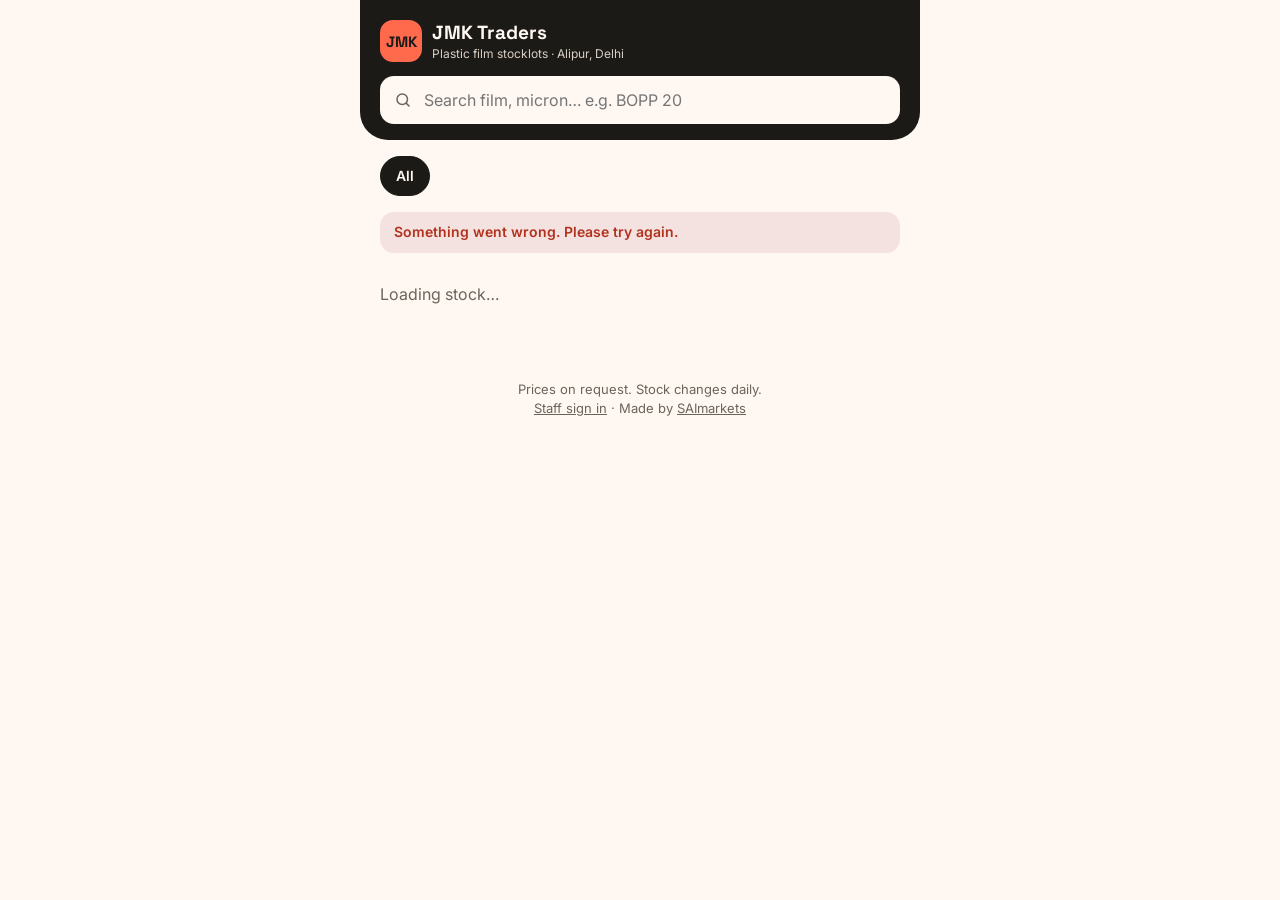
==== frontend/index.html @ 8e6b6932 "JMK Traders app v1 + AI employee (chat, voice, photo, WhatsApp bot ready) Stock page for buyers, sto" ====
<!doctype html>
<html lang="en">
<head>
<meta charset="utf-8">
<meta name="viewport" content="width=device-width,initial-scale=1,viewport-fit=cover">
<meta name="theme-color" content="#1B1A17">
<title>JMK Traders · Plastic film stock</title>
<meta name="description" content="JMK Traders, Alipur Delhi: plastic packaging film stocklots in stock now. BOPP, polyester, LDPE, CPP and more. Ask the price on WhatsApp.">
<link rel="manifest" href="manifest.json">
<link rel="icon" href="icon.svg" type="image/svg+xml">
<link rel="preconnect" href="https://fonts.googleapis.com">
<link rel="preconnect" href="https://fonts.gstatic.com" crossorigin>
<link href="https://fonts.googleapis.com/css2?family=Space+Grotesk:wght@500;700&family=Inter:wght@400;500;600;700&display=swap" rel="stylesheet">
<link rel="stylesheet" href="app.css">
</head>
<body>
<div id="app"><div class="empty">Loading stock…</div></div>
<noscript><div class="empty">Please turn on JavaScript to see JMK stock.</div></noscript>
<script type="module" src="app.js"></script>
</body>
</html>
---- frontend/app.css ----
:root{
  --bg:#FFF8F2;--card:#FFFFFF;--ink:#1B1A17;--muted:#6B645A;--line:#EFE6DC;--line2:#E5DACE;
  --coral:#FF6A4D;--mango:#F7A51C;--mint:#3DD68C;--wa:#25D366;--on-wa:#06301A;
  --good:#0B7A4C;--bad:#B2321E;--dark:#1B1A17;--on-dark:#FFF8F2;--dark-muted:#D9CFC4;
  --t1:#FFE0D6;--t2:#FFEBC2;--t3:#D6F5E5;--t4:#F1E8DD;
  --head:'Space Grotesk',system-ui,sans-serif;--body:Inter,system-ui,-apple-system,'Segoe UI',sans-serif;
  color-scheme:light;
}
@media (prefers-color-scheme:dark){:root{
  --bg:#14130F;--card:#1F1D18;--ink:#F6F0E8;--muted:#B9B0A3;--line:#2E2B24;--line2:#3A362E;
  --good:#5BE3A0;--bad:#FF9483;--dark:#2A2722;--on-dark:#F6F0E8;--dark-muted:#C9BFB2;
  --t1:#4A2A22;--t2:#4A3A1E;--t3:#1E4433;--t4:#3A3328;color-scheme:dark;
}}
*{box-sizing:border-box}
html,body{margin:0;background:var(--bg);color:var(--ink);font:400 16px/1.45 var(--body);-webkit-font-smoothing:antialiased}
button,input,select,textarea{font:inherit;color:inherit}
button{cursor:pointer}
a{color:var(--bad)}
.wrap{max-width:560px;margin:0 auto;min-height:100vh;min-height:100dvh;display:flex;flex-direction:column}
.pad{padding:18px 20px}
.stack{display:flex;flex-direction:column;gap:14px}
.row{display:flex;align-items:center;gap:10px}
.between{justify-content:space-between}
.grid2{display:grid;grid-template-columns:repeat(2,minmax(0,1fr));gap:10px}
.grid3{display:grid;grid-template-columns:repeat(3,minmax(0,1fr));gap:8px}
h1,h2,h3{font-family:var(--head);margin:0;letter-spacing:-.01em}
h1{font-size:24px}h2{font-size:20px}h3{font-size:17px}
.muted{color:var(--muted)}.small{font-size:13px}.tiny{font-size:12px}
.good{color:var(--good)}.bad{color:var(--bad)}
.b{font-weight:700}.num{font-variant-numeric:tabular-nums}
.card{background:var(--card);border:1.5px solid var(--line);border-radius:20px;padding:14px}
.dark{background:var(--dark);color:var(--on-dark);border-radius:24px;padding:18px}
.dark .muted{color:var(--dark-muted)}
.big{font-family:var(--head);font-weight:700;font-size:34px;line-height:1.1}
.mid{font-family:var(--head);font-weight:700;font-size:22px}

.btn{display:inline-flex;align-items:center;justify-content:center;gap:8px;min-height:52px;padding:0 18px;border:0;border-radius:16px;font-weight:700;font-size:16px;text-decoration:none;background:var(--coral);color:#1B1A17}
.btn.full{width:100%}
.btn.mango{background:var(--mango)}.btn.mint{background:var(--mint)}
.btn.wa{background:var(--wa);color:var(--on-wa)}
.btn.ghost{background:var(--card);color:var(--ink);border:1.5px solid var(--line2)}
.btn.sm{min-height:40px;padding:0 12px;font-size:14px;border-radius:12px}
.btn[disabled]{opacity:.5;pointer-events:none}
.icon{width:44px;height:44px;flex:none;border-radius:14px;border:1.5px solid var(--line);background:var(--card);display:inline-flex;align-items:center;justify-content:center;color:var(--ink);text-decoration:none}
.chip{flex:none;min-height:40px;padding:0 15px;border-radius:999px;border:1.5px solid var(--line2);background:var(--card);font-weight:600;font-size:14px}
.chip.on{background:var(--ink);color:var(--bg);border-color:var(--ink)}
.chips{display:flex;gap:8px;overflow-x:auto;scrollbar-width:none;padding-bottom:2px}.chips::-webkit-scrollbar{display:none}
.chips.wrapit{flex-wrap:wrap;overflow:visible}
.seg{display:grid;grid-auto-flow:column;grid-auto-columns:1fr;gap:6px;background:var(--card);border:1.5px solid var(--line);border-radius:16px;padding:5px}
.seg button{min-height:44px;border:0;border-radius:12px;background:transparent;font-weight:600;font-size:15px}
.seg button.on{background:var(--ink);color:var(--bg)}
.grade button.on{background:var(--mint);color:#1B1A17}

label.f{display:flex;flex-direction:column;gap:6px;font-size:13px;font-weight:600;color:var(--muted)}
.in{width:100%;min-width:0;min-height:50px;border-radius:14px;border:1.5px solid var(--line2);background:var(--card);padding:0 14px;font-size:17px;font-weight:600;color:var(--ink)}
.in:focus{outline:none;border-color:var(--ink)}
.in.big{font-size:22px;text-align:center}
.stepper{display:flex;gap:10px}.stepper .in{flex:1}
.stepper button{width:52px;min-height:52px;border-radius:16px;border:1.5px solid var(--line2);background:var(--card);font-size:22px;font-weight:700}

.top{display:flex;align-items:center;gap:12px;padding:16px 20px 4px}
.top h1{flex:1}
.hero{background:var(--dark);color:var(--on-dark);border-radius:0 0 28px 28px;padding:20px 20px 16px;display:flex;flex-direction:column;gap:14px}
.logo{width:42px;height:42px;flex:none;border-radius:13px;background:var(--coral);color:#1B1A17;display:flex;align-items:center;justify-content:center;font:700 15px var(--head);border:0}
.search{display:flex;align-items:center;gap:10px;background:#FFF8F2;color:#1B1A17;border-radius:14px;padding:0 14px;min-height:48px}
.search input{border:0;background:transparent;flex:1;min-width:0;outline:none;font-size:16px;color:#1B1A17}
.icon.onhero{background:#2A2823;border-color:#2A2823;color:#FFF8F2}

.item{display:flex;gap:12px;padding:12px;background:var(--card);border:1.5px solid var(--line);border-radius:20px}
.thumb{width:88px;height:88px;flex:none;border-radius:14px;object-fit:cover;background:var(--t1);display:flex;align-items:center;justify-content:center;font:700 20px var(--head);color:var(--muted)}
.item .grow{flex:1;min-width:0;display:flex;flex-direction:column;gap:3px}
.item.picked{border-color:var(--coral);box-shadow:0 0 0 2px var(--coral) inset}
.list{display:flex;flex-direction:column;gap:12px}
.tile{min-height:92px;border-radius:22px;border:0;display:flex;flex-direction:column;justify-content:space-between;align-items:flex-start;padding:14px;font-weight:700;font-size:16px;text-decoration:none;color:#1B1A17}
.tile.c{background:var(--coral)}.tile.m{background:var(--mango)}.tile.g{background:var(--mint)}.tile.w{background:var(--card);border:1.5px solid var(--line);color:var(--ink)}
.line{display:flex;align-items:center;justify-content:space-between;gap:10px;padding:12px 14px;background:var(--card);border:1.5px solid var(--line);border-radius:16px}
.line .grow{flex:1;min-width:0;display:flex;flex-direction:column;gap:2px}
.line.undone{opacity:.55}.line.undone .b{text-decoration:line-through}
.avatar{width:40px;height:40px;flex:none;border-radius:12px;display:flex;align-items:center;justify-content:center;font-weight:700;background:var(--t2)}
.preview{border:1.5px dashed var(--mango);border-radius:20px;padding:14px 16px;background:var(--card);display:flex;flex-direction:column;gap:8px}
.photo{min-height:120px;border-radius:22px;border:2px dashed var(--mango);background:color-mix(in srgb,var(--mango) 14%,var(--bg));display:flex;flex-direction:column;align-items:center;justify-content:center;gap:6px;font-weight:700;padding:12px;text-align:center}
.photo img{max-height:160px;border-radius:14px}
.sticky{position:sticky;bottom:0;padding:12px 20px calc(14px + env(safe-area-inset-bottom));background:var(--bg);border-top:1.5px solid var(--line);margin-top:auto}
.pinpad{display:grid;grid-template-columns:repeat(3,minmax(0,1fr));gap:10px}
.pinpad button{min-height:62px;border-radius:18px;border:1.5px solid var(--line2);background:var(--card);font:700 24px var(--head)}
.dots{display:flex;gap:12px;justify-content:center}.dots i{width:14px;height:14px;border-radius:50%;border:2px solid var(--ink)}.dots i.on{background:var(--ink)}
.toast{position:fixed;left:50%;transform:translateX(-50%);top:calc(12px + env(safe-area-inset-top));max-width:calc(100% - 32px);background:var(--ink);color:var(--bg);padding:12px 16px;border-radius:14px;font-weight:600;font-size:14px;z-index:50;display:flex;gap:12px;align-items:center}
.toast button{background:transparent;border:0;color:var(--mango);font-weight:700}
.err{background:color-mix(in srgb,var(--bad) 14%,var(--card));color:var(--bad);border-radius:14px;padding:10px 14px;font-weight:600;font-size:14px}
.empty{text-align:center;padding:36px 16px;color:var(--muted)}
.foot{padding:26px 20px 30px;text-align:center;font-size:13px;color:var(--muted)}
.foot a{color:var(--muted)}
details summary{cursor:pointer;font-weight:600;color:var(--muted);font-size:14px;min-height:40px;display:flex;align-items:center}
@media (prefers-reduced-motion:reduce){*{transition:none!important;animation:none!important}}
.askbar{display:flex;align-items:center;gap:10px;min-height:56px;padding:0 16px;border-radius:18px;background:var(--card);border:2px solid var(--coral);color:var(--ink);text-decoration:none;font-weight:600}
.askbar svg{color:var(--bad);flex:none}
.bubble{max-width:86%;padding:10px 14px;border-radius:18px;white-space:pre-line;font-size:15px;line-height:1.45;position:relative}
.bubble.me{align-self:flex-end;background:var(--ink);color:var(--bg);border-bottom-right-radius:6px}
.bubble.bot{align-self:flex-start;background:var(--card);border:1.5px solid var(--line);border-bottom-left-radius:6px}
.bubble .via{display:block;font-size:11px;opacity:.7;margin-top:4px}
.icon.mic{background:var(--coral);border-color:var(--coral);color:#1B1A17}
.icon.mic.on{background:var(--bad);border-color:var(--bad);color:#fff;animation:pulse 1.2s infinite}
@keyframes pulse{50%{transform:scale(1.08)}}
.icon[disabled]{opacity:.5}
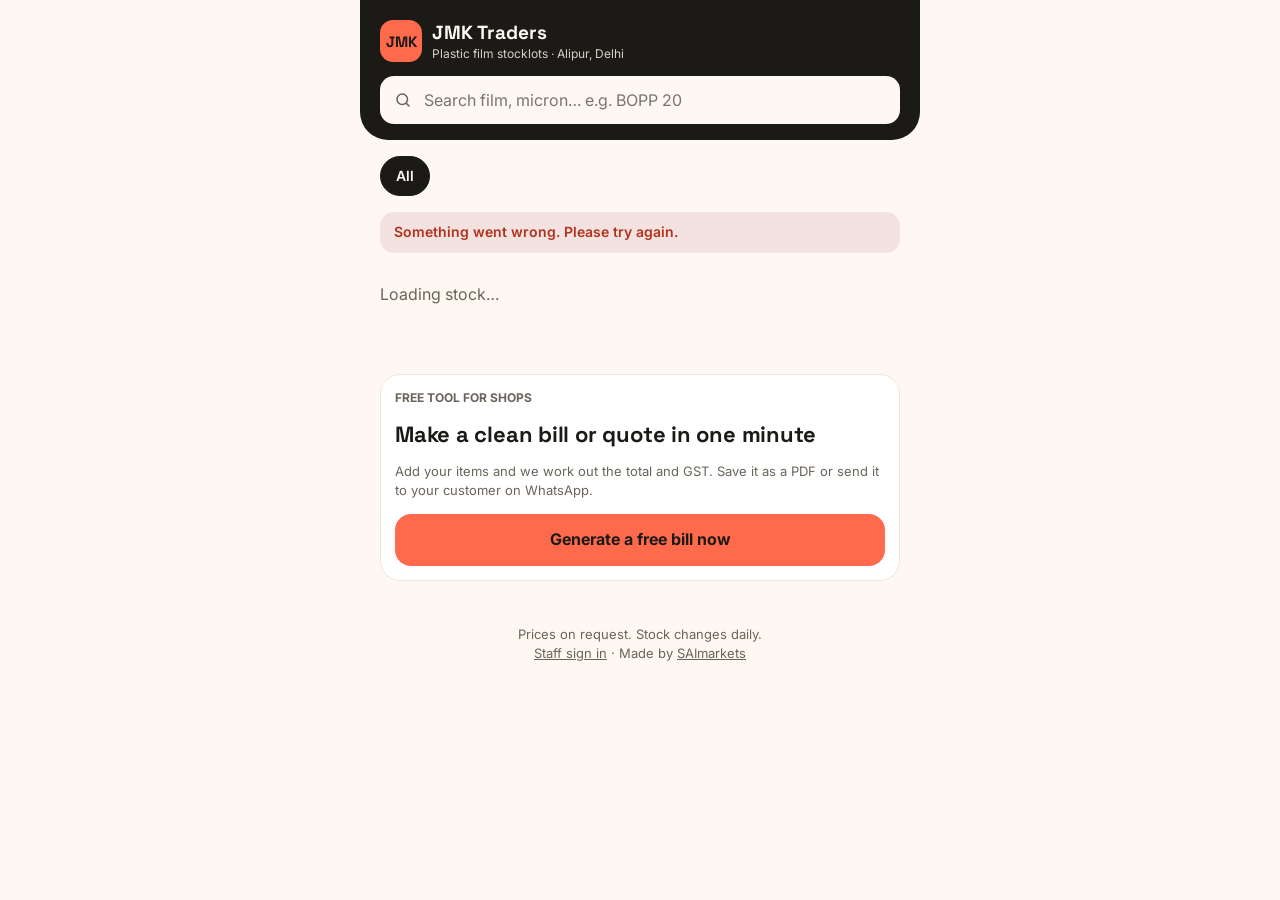
==== commit ebcf0687: "Add free bill maker and shared leads store Public bill/quote maker on the stock page and at #/bill, " ====
--- a/frontend/index.html
+++ b/frontend/index.html
@@ -15,6 +15,7 @@
 </head>
 <body>
 <div id="app"><div class="empty">Loading stock…</div></div>
+<div id="billPrint" aria-hidden="true"></div>
 <noscript><div class="empty">Please turn on JavaScript to see JMK stock.</div></noscript>
 <script type="module" src="app.js"></script>
 </body>
--- a/frontend/app.css
+++ b/frontend/app.css
@@ -102,3 +102,6 @@
 .icon.mic.on{background:var(--bad);border-color:var(--bad);color:#fff;animation:pulse 1.2s infinite}
 @keyframes pulse{50%{transform:scale(1.08)}}
 .icon[disabled]{opacity:.5}
+.billrow{display:grid;grid-template-columns:minmax(0,1fr) 64px 92px 40px;gap:6px;align-items:center}
+#billPrint{display:none}
+@media print{body>*:not(#billPrint){display:none!important}#billPrint{display:block;color:#000;background:#fff;font:14px/1.45 system-ui,sans-serif;padding:24px}#billPrint table{width:100%;border-collapse:collapse;margin-top:14px}#billPrint th,#billPrint td{border-bottom:1px solid #ccc;padding:6px 4px;text-align:left}#billPrint h1{margin:0 0 4px;font-size:22px}#billPrint h2{font-size:16px}}
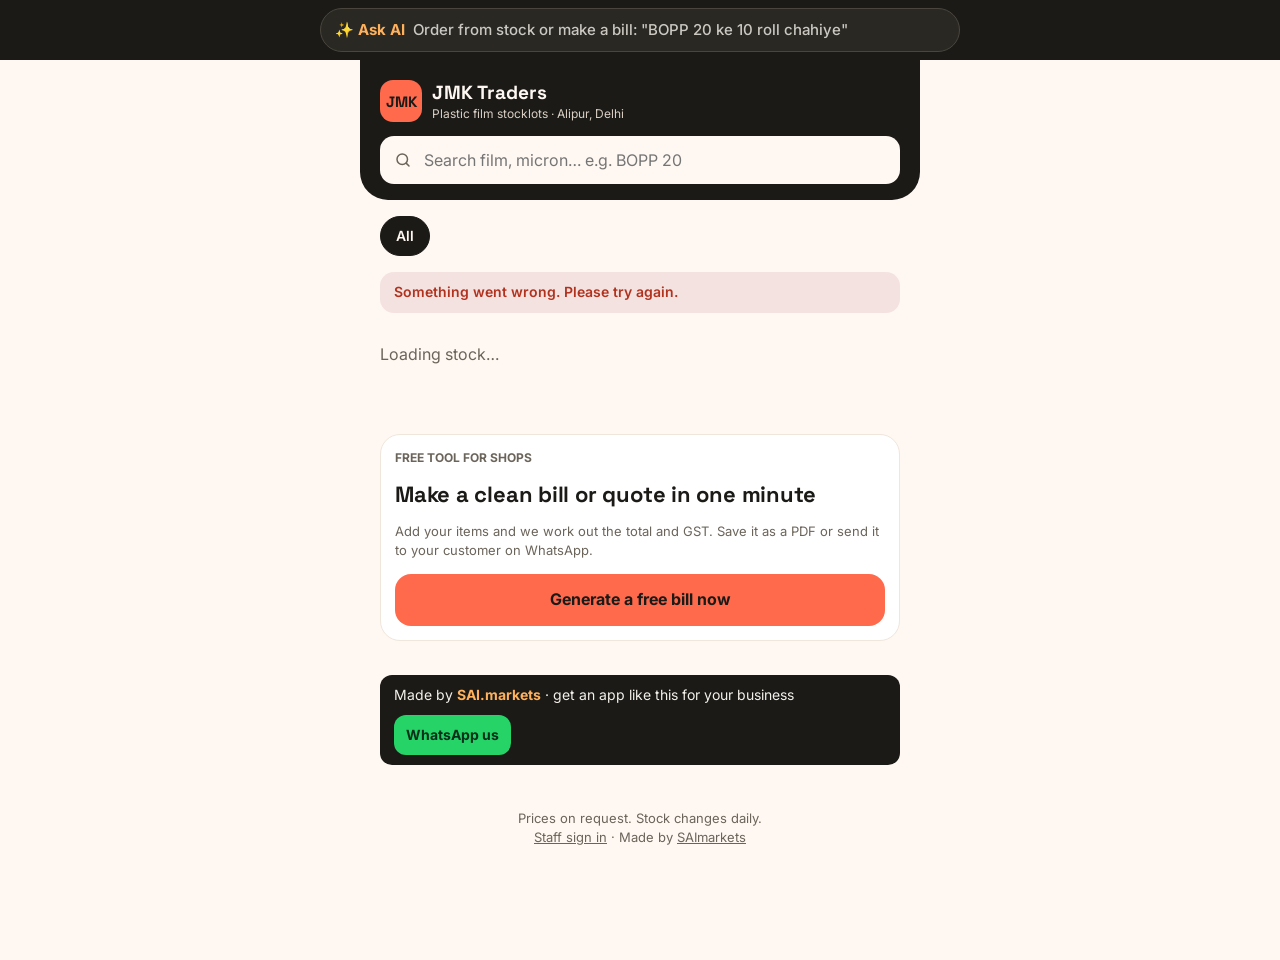
==== commit b1ca4fd4: "Customer AI chat box, usage tracking and sai.markets banner Chat bar at the top of the public stock " ====
--- a/frontend/index.html
+++ b/frontend/index.html
@@ -18,5 +18,6 @@
 <div id="billPrint" aria-hidden="true"></div>
 <noscript><div class="empty">Please turn on JavaScript to see JMK stock.</div></noscript>
 <script type="module" src="app.js"></script>
+<script src="chatbox.js" data-site="jmk" data-api="" data-bill="#/bill" data-shop="JMK Traders" data-show-hash="^(#/?)?(bill)?$" data-token-key="jmk_token" defer></script>
 </body>
 </html>
--- a/frontend/app.css
+++ b/frontend/app.css
@@ -105,3 +105,5 @@
 .billrow{display:grid;grid-template-columns:minmax(0,1fr) 64px 92px 40px;gap:6px;align-items:center}
 #billPrint{display:none}
 @media print{body>*:not(#billPrint){display:none!important}#billPrint{display:block;color:#000;background:#fff;font:14px/1.45 system-ui,sans-serif;padding:24px}#billPrint table{width:100%;border-collapse:collapse;margin-top:14px}#billPrint th,#billPrint td{border-bottom:1px solid #ccc;padding:6px 4px;text-align:left}#billPrint h1{margin:0 0 4px;font-size:22px}#billPrint h2{font-size:16px}}
+.saiban{display:flex;align-items:center;justify-content:space-between;gap:10px;flex-wrap:wrap;padding:10px 14px;border-radius:12px;background:#1B1A17;color:#f4f1ea;font-size:14px}
+.saiban a:not(.btn){color:#ffb25b;text-decoration:none}
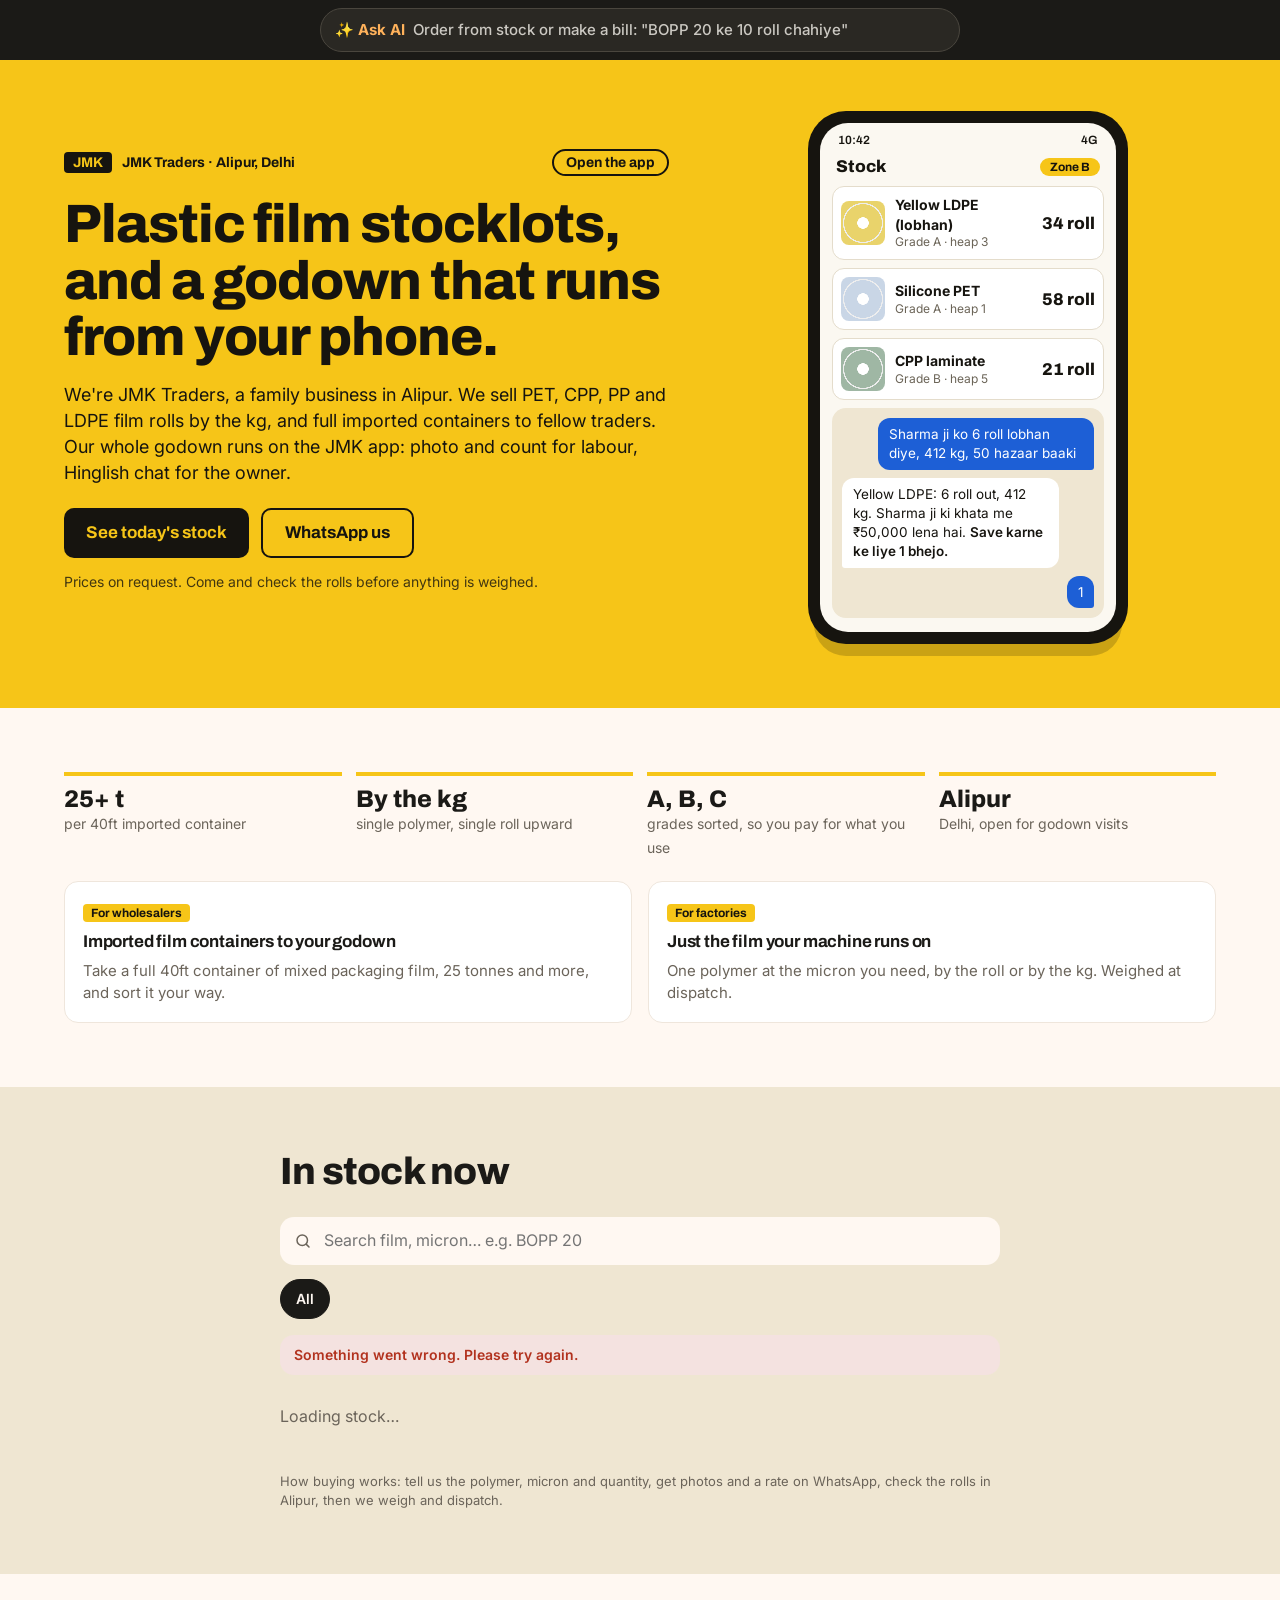
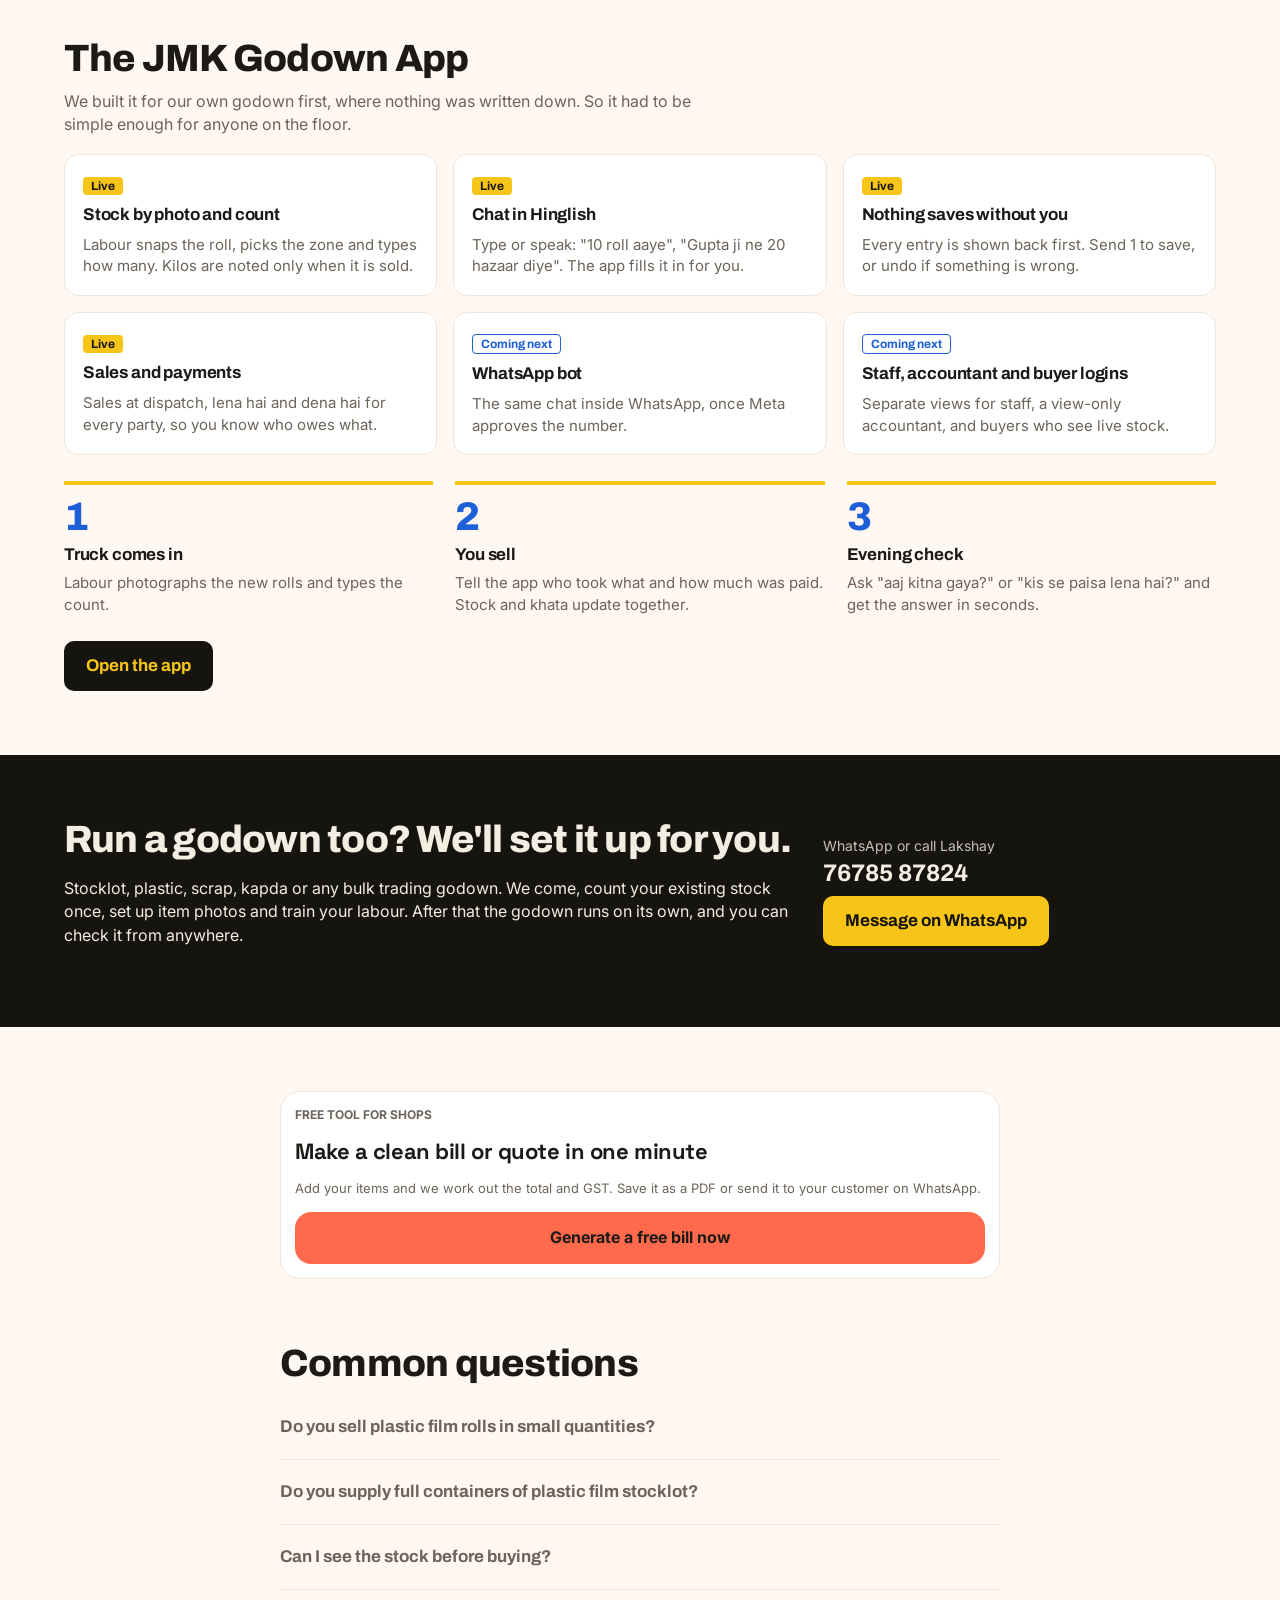
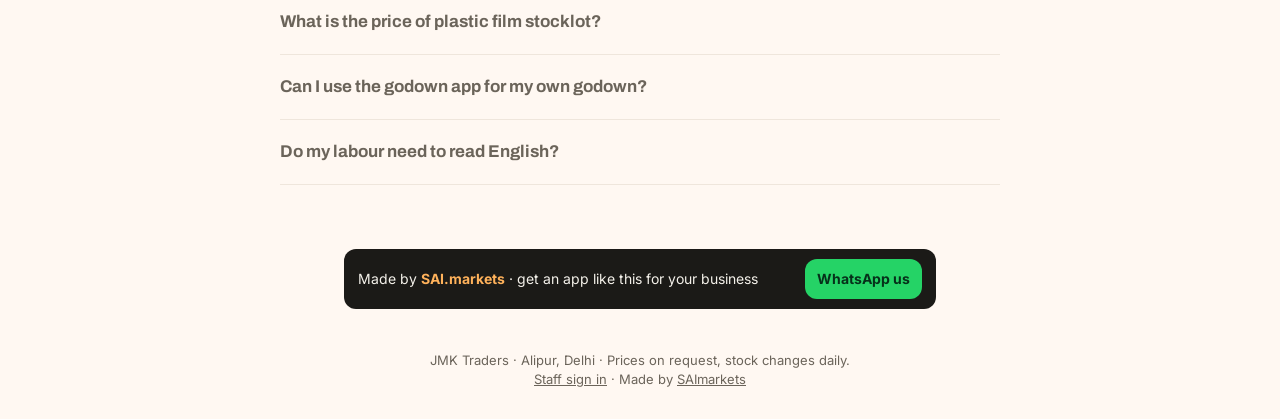
==== commit d477f6e0: "Merge stocklots page and app intro into one yellow front page jmk.sai.markets now opens on one page:" ====
--- a/frontend/index.html
+++ b/frontend/index.html
@@ -4,13 +4,13 @@
 <meta charset="utf-8">
 <meta name="viewport" content="width=device-width,initial-scale=1,viewport-fit=cover">
 <meta name="theme-color" content="#1B1A17">
-<title>JMK Traders · Plastic film stock</title>
+<title>JMK Traders · Plastic film stocklots and godown app</title>
 <meta name="description" content="JMK Traders, Alipur Delhi: plastic packaging film stocklots in stock now. BOPP, polyester, LDPE, CPP and more. Ask the price on WhatsApp.">
 <link rel="manifest" href="manifest.json">
 <link rel="icon" href="icon.svg" type="image/svg+xml">
 <link rel="preconnect" href="https://fonts.googleapis.com">
 <link rel="preconnect" href="https://fonts.gstatic.com" crossorigin>
-<link href="https://fonts.googleapis.com/css2?family=Space+Grotesk:wght@500;700&family=Inter:wght@400;500;600;700&display=swap" rel="stylesheet">
+<link href="https://fonts.googleapis.com/css2?family=Archivo:wght@700;800&family=Space+Grotesk:wght@500;700&family=Inter:wght@400;500;600;700&display=swap" rel="stylesheet">
 <link rel="stylesheet" href="app.css">
 </head>
 <body>
--- a/frontend/app.css
+++ b/frontend/app.css
@@ -107,3 +107,51 @@
 @media print{body>*:not(#billPrint){display:none!important}#billPrint{display:block;color:#000;background:#fff;font:14px/1.45 system-ui,sans-serif;padding:24px}#billPrint table{width:100%;border-collapse:collapse;margin-top:14px}#billPrint th,#billPrint td{border-bottom:1px solid #ccc;padding:6px 4px;text-align:left}#billPrint h1{margin:0 0 4px;font-size:22px}#billPrint h2{font-size:16px}}
 .saiban{display:flex;align-items:center;justify-content:space-between;gap:10px;flex-wrap:wrap;padding:10px 14px;border-radius:12px;background:#1B1A17;color:#f4f1ea;font-size:14px}
 .saiban a:not(.btn){color:#ffb25b;text-decoration:none}
+/* front page: yellow design */
+.fr{--yel:#f6c518;--yink:#16140f;--kraft:#efe6d2;--blue:#1d5fd6;min-height:100vh;display:flex;flex-direction:column}
+@media (prefers-color-scheme:dark){.fr{--kraft:#26221a;--blue:#6f9dff}}
+.fr h1,.fr h2,.fr h3,.fr-btn{font-family:Archivo,var(--head)}
+.fr-in{max-width:1180px;margin:0 auto;width:100%}
+.fr-narrow{max-width:720px}
+.fr-band{padding:clamp(32px,5vw,64px) max(5vw,16px)}
+.fr-hero{background:var(--yel);color:var(--yink);padding:calc(env(safe-area-inset-top) + clamp(24px,4vw,56px)) max(5vw,16px) clamp(32px,5vw,64px)}
+.fr-heroin{display:grid;grid-template-columns:minmax(0,1.1fr) minmax(0,.9fr);gap:clamp(24px,4vw,56px);align-items:center}
+.fr-hero h1{font-weight:800;font-size:clamp(32px,5vw,54px);line-height:1.05;letter-spacing:-.02em;margin:0 0 16px}
+.fr-lead{font-size:18px;max-width:36em;margin:0}
+.fr-brand{display:flex;flex-wrap:wrap;gap:10px;align-items:center;font:700 14px Archivo,var(--head);margin-bottom:20px}
+.fr-brand b{background:var(--yink);color:var(--yel);padding:3px 9px;border-radius:4px}
+.fr-open{margin-left:auto;color:var(--yink);border:2px solid var(--yink);border-radius:999px;padding:4px 12px;text-decoration:none}
+.fr-ctas{display:flex;flex-wrap:wrap;gap:12px;margin:22px 0 10px}
+.fr-btn{display:inline-flex;align-items:center;justify-content:center;min-height:50px;padding:0 22px;border-radius:10px;font-weight:700;font-size:17px;text-decoration:none;background:var(--yink);color:var(--yel);border:0}
+.fr-btn.alt{background:transparent;color:var(--yink);border:2px solid var(--yink)}
+.fr-small{font-size:14px;opacity:.8}
+.fr-phone{justify-self:center;width:min(320px,100%);background:#16140f;border-radius:38px;padding:12px;box-shadow:0 18px 0 -6px rgba(0,0,0,.18)}
+.fr-screen{background:#fbf8f1;color:#16140f;border-radius:28px;overflow:hidden;font-size:14px;line-height:1.4;padding-bottom:4px}
+.fr-bar{display:flex;justify-content:space-between;padding:10px 18px 6px;font:600 12px Archivo,sans-serif}
+.fr-ahead{padding:4px 16px 10px;display:flex;justify-content:space-between;align-items:center}
+.fr-ahead b{font:800 17px Archivo,sans-serif}.fr-ahead span{background:#f6c518;border-radius:20px;padding:2px 10px;font:700 12px Archivo,sans-serif}
+.fr-roll{display:grid;grid-template-columns:44px minmax(0,1fr) auto;gap:10px;align-items:center;background:#fff;border:1px solid #e4dccb;border-radius:12px;padding:8px;margin:0 12px 8px}
+.fr-roll small{display:block;color:#6b6457;font-size:12px}.fr-th{width:44px;height:44px;border-radius:8px}.fr-n{font:800 17px Archivo,sans-serif;white-space:nowrap}
+.fr-chat{margin:6px 12px 10px;padding:10px;background:#efe6d2;border-radius:14px;display:grid;gap:8px}
+.fr-me,.fr-ai{max-width:86%;padding:7px 11px;border-radius:12px;font-size:13.5px}
+.fr-me{justify-self:end;background:#1d5fd6;color:#fff;border-bottom-right-radius:3px}.fr-ai{background:#fff;border-bottom-left-radius:3px}.fr-ai em{font-style:normal;font-weight:600}
+.fr-facts{display:grid;grid-template-columns:repeat(4,minmax(0,1fr));gap:14px;margin-bottom:22px}
+.fr-fact{border-top:4px solid var(--yel);padding-top:10px}.fr-fact b{display:block;font:800 24px Archivo,var(--head)}.fr-fact span{color:var(--muted);font-size:14px}
+.fr-who{display:grid;grid-template-columns:repeat(2,minmax(0,1fr));gap:16px}
+.fr-card{background:var(--card);border:1px solid var(--line);border-radius:14px;padding:18px}.fr-card p{color:var(--muted);margin:6px 0 0;font-size:15px}
+.fr-tag{display:inline-block;font:700 12px Archivo,var(--head);padding:2px 8px;border-radius:4px;margin-bottom:8px;background:var(--yel);color:var(--yink)}
+.fr-tag.next{background:transparent;color:var(--blue);border:1.5px solid var(--blue)}
+.fr-kraft{background:var(--kraft)}
+.fr h2{font-weight:800;font-size:clamp(26px,3.4vw,38px);line-height:1.1;letter-spacing:-.02em;margin:0 0 10px}
+.fr-sub{color:var(--muted);max-width:40em;margin:0 0 18px}
+.fr-grid3{display:grid;grid-template-columns:repeat(3,minmax(0,1fr));gap:16px}
+.fr-steps{display:grid;grid-template-columns:repeat(3,minmax(0,1fr));gap:22px;margin:26px 0}
+.fr-step{border-top:4px solid var(--yel);padding-top:12px}.fr-step p{color:var(--muted);font-size:15px;margin:4px 0 0}
+.fr-sn{display:block;font:800 40px/1 Archivo,var(--head);color:var(--blue);margin-bottom:6px}
+.fr-sell{background:var(--yink);color:#f3eee2}.fr-sell .fr-btn{background:var(--yel);color:var(--yink)}
+.fr-sellin{display:grid;grid-template-columns:minmax(0,1.3fr) minmax(0,.7fr);gap:28px;align-items:center}
+.fr-contact{font:700 24px Archivo,var(--head);margin:0 0 10px;white-space:nowrap}
+.fr-q{border-bottom:1px solid var(--line);padding:12px 0}.fr-q summary{font:700 17px Archivo,var(--head);cursor:pointer}.fr-q p{color:var(--muted);margin:8px 0 0}
+.fr-sticky{max-width:560px;width:100%;margin:0 auto}
+@media(max-width:860px){.fr-heroin,.fr-sellin{grid-template-columns:minmax(0,1fr)}.fr-grid3,.fr-facts{grid-template-columns:repeat(2,minmax(0,1fr))}}
+@media(max-width:600px){.fr-grid3,.fr-steps,.fr-who{grid-template-columns:minmax(0,1fr)}.fr-lead{font-size:16px}}
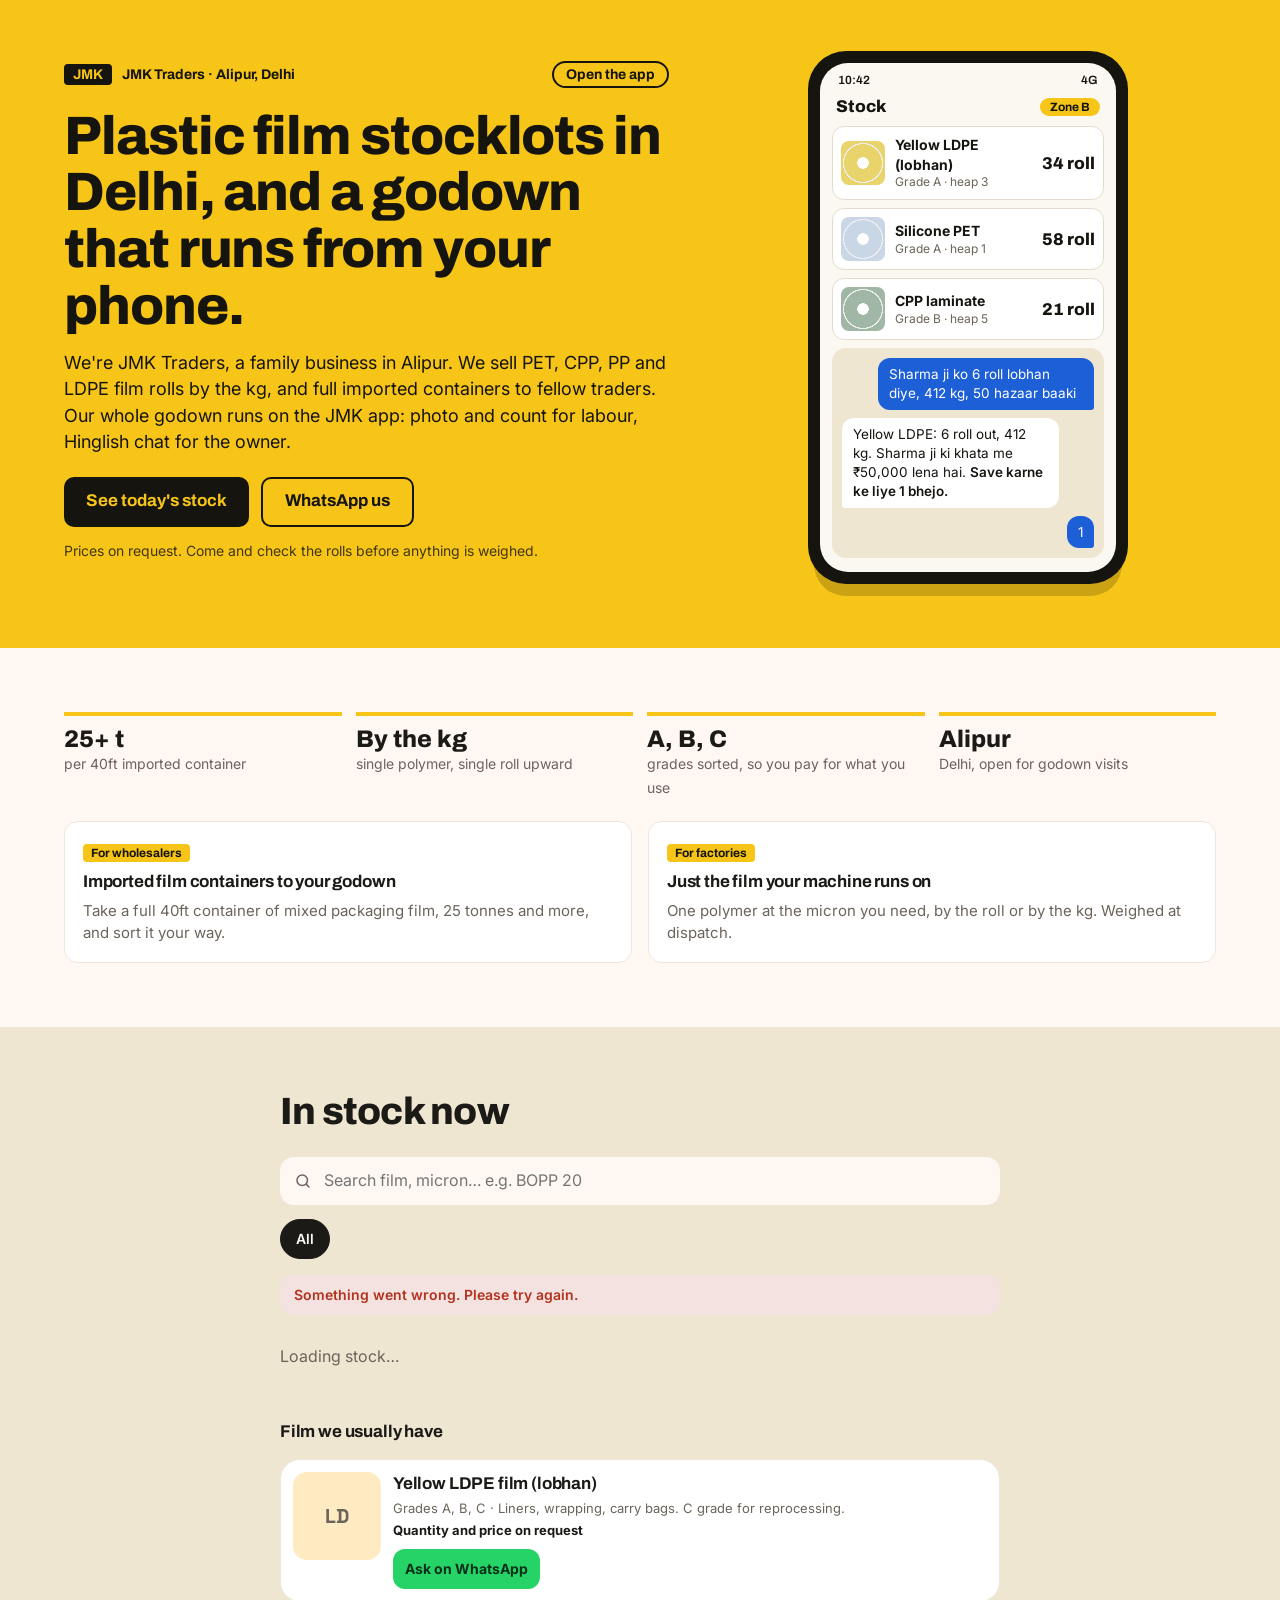
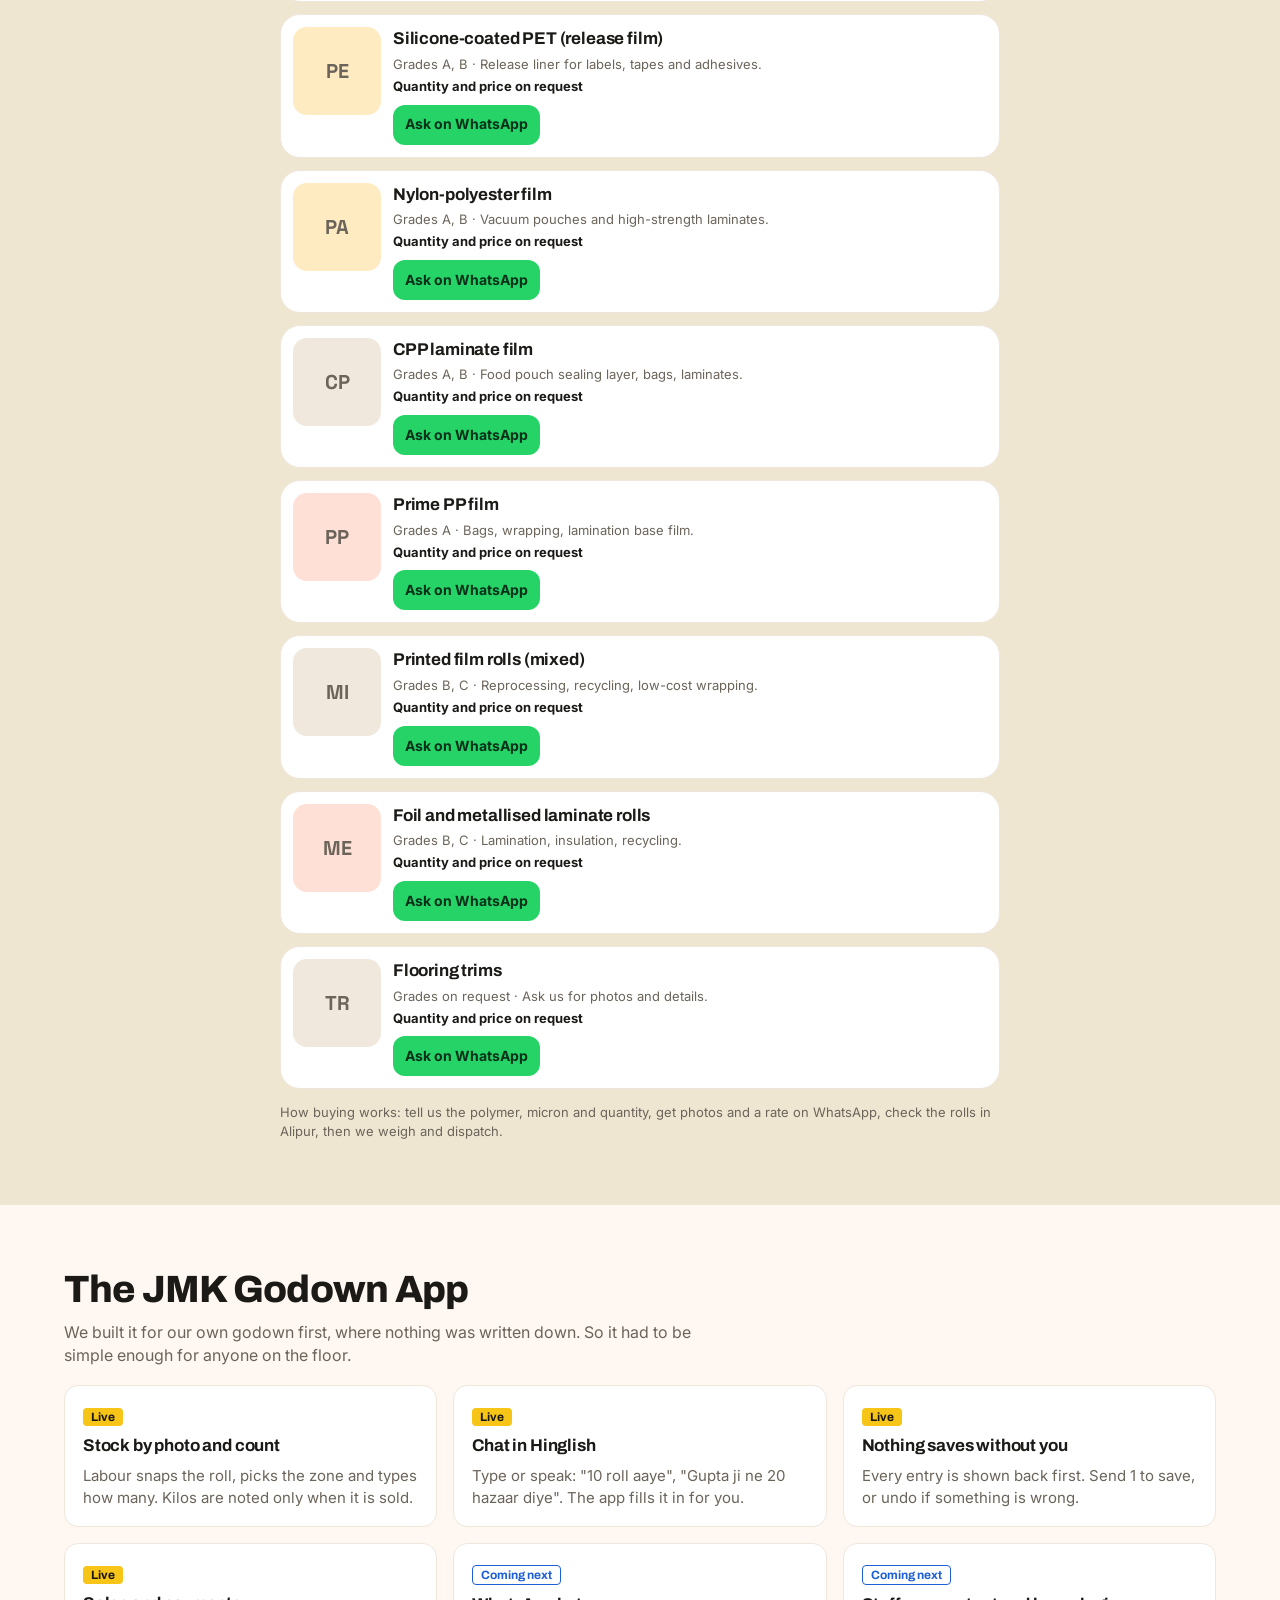
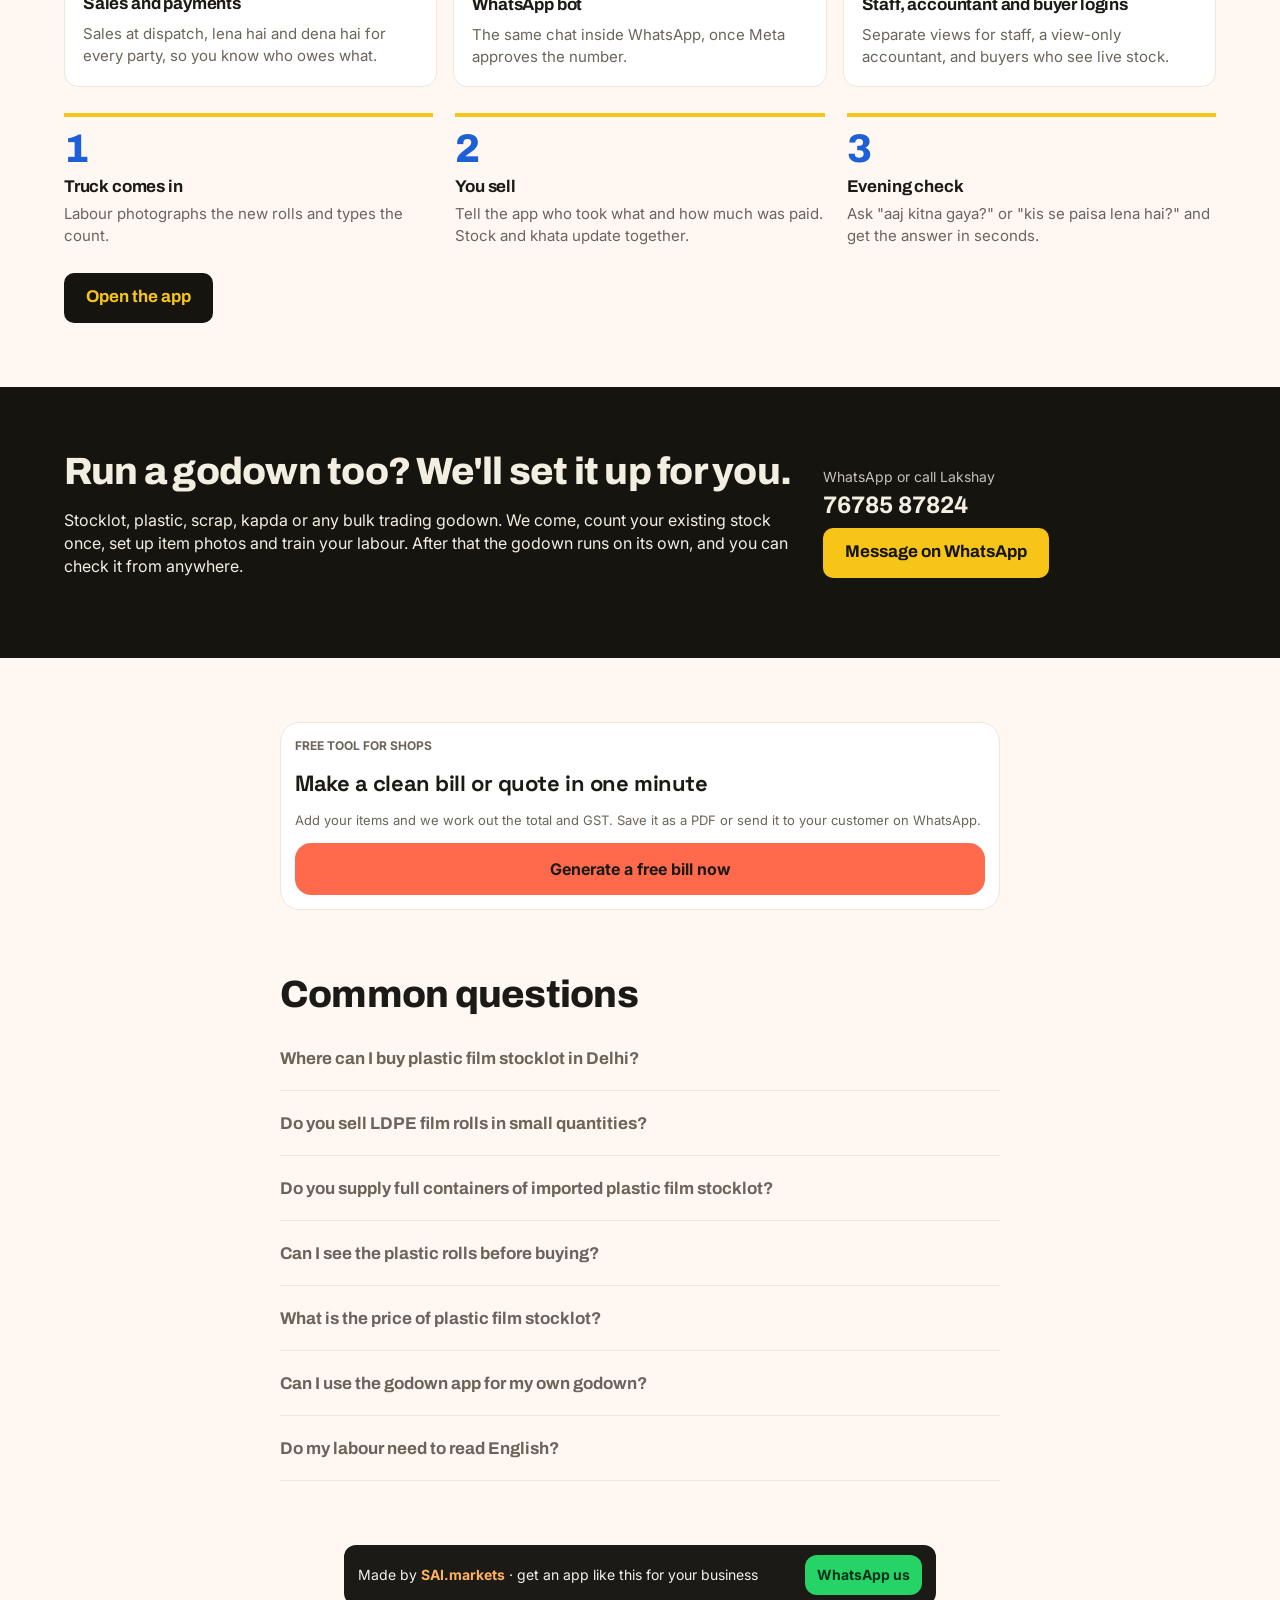
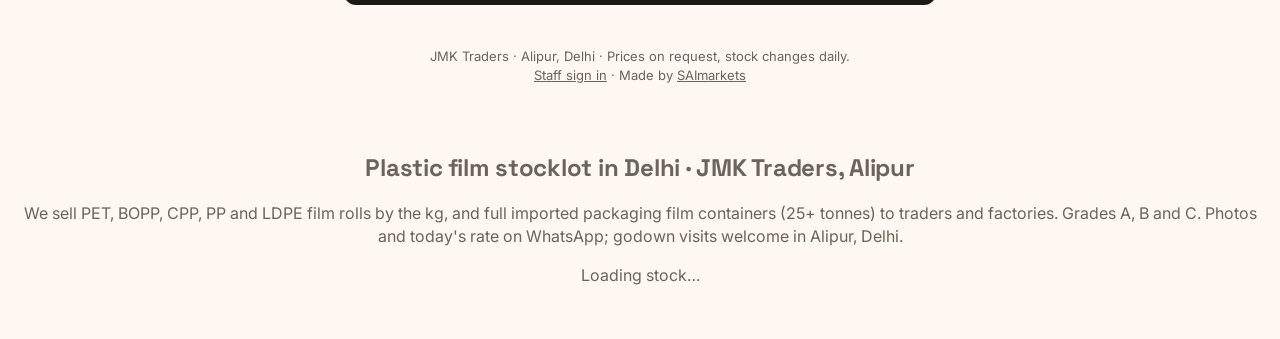
==== commit d446e348: "SEO: keyword titles, descriptions, structured data, robots and sitemap Pages now name what people se" ====
--- a/frontend/index.html
+++ b/frontend/index.html
@@ -4,8 +4,17 @@
 <meta charset="utf-8">
 <meta name="viewport" content="width=device-width,initial-scale=1,viewport-fit=cover">
 <meta name="theme-color" content="#1B1A17">
-<title>JMK Traders · Plastic film stocklots and godown app</title>
-<meta name="description" content="JMK Traders, Alipur Delhi: plastic packaging film stocklots in stock now. BOPP, polyester, LDPE, CPP and more. Ask the price on WhatsApp.">
+<title>Plastic Film Stocklot in Delhi · LDPE, BOPP, PET rolls · JMK Traders Alipur</title>
+<meta name="description" content="JMK Traders, Alipur, Delhi: plastic film stocklot wholesaler. LDPE, BOPP, PET, CPP and PP film rolls by the kg, and imported film containers. Photos and rates on WhatsApp.">
+<meta name="keywords" content="plastic film stocklot Delhi, LDPE film rolls Alipur, plastic stocklot Alipur, BOPP film stocklot, PET film rolls, packaging film scrap rolls, imported plastic film container">
+<meta name="robots" content="index, follow, max-image-preview:large">
+<link rel="canonical" href="https://jmk.sai.markets/">
+<meta property="og:type" content="website"><meta property="og:site_name" content="JMK Traders"><meta property="og:url" content="https://jmk.sai.markets/">
+<meta property="og:title" content="JMK Traders · Plastic film stocklot in Alipur, Delhi">
+<meta property="og:description" content="LDPE, BOPP, PET, CPP and PP film rolls by the kg, and imported film containers. Ask on WhatsApp.">
+<meta property="og:image" content="https://jmk.sai.markets/og.jpg"><meta property="og:image:width" content="1600"><meta property="og:image:height" content="900">
+<meta name="twitter:card" content="summary_large_image">
+<script type="application/ld+json">[{"@context": "https://schema.org", "@type": "WholesaleStore", "@id": "https://jmk.sai.markets/#business", "name": "JMK Traders", "url": "https://jmk.sai.markets/", "image": "https://jmk.sai.markets/og.jpg", "description": "Plastic packaging film stocklot wholesaler in Alipur, Delhi. PET, BOPP, CPP, PP and LDPE film rolls by the kg and imported film containers.", "address": {"@type": "PostalAddress", "addressLocality": "Alipur", "addressRegion": "Delhi", "addressCountry": "IN"}, "areaServed": ["Delhi NCR", "India"], "priceRange": "Price on request", "knowsAbout": ["plastic film stocklot", "LDPE film rolls", "BOPP film", "PET film", "CPP film", "packaging film scrap rolls"]}, {"@context": "https://schema.org", "@type": "FAQPage", "mainEntity": [{"@type": "Question", "name": "Where can I buy plastic film stocklot in Delhi?", "acceptedAnswer": {"@type": "Answer", "text": "At JMK Traders in Alipur, Delhi. We keep PET, BOPP, CPP, PP and LDPE film rolls in stock, sold by the kg or by the container. Ask for photos and today's rate on WhatsApp."}}, {"@type": "Question", "name": "Do you sell LDPE film rolls in small quantities?", "acceptedAnswer": {"@type": "Answer", "text": "Yes. Factories and converters can buy a single polymer, including LDPE, by the roll or by the kg. Every roll is weighed at dispatch."}}, {"@type": "Question", "name": "Do you supply full containers of imported plastic film stocklot?", "acceptedAnswer": {"@type": "Answer", "text": "Yes. We supply imported mixed packaging film in 40ft containers of 25 tonnes and more, delivered to your godown."}}, {"@type": "Question", "name": "Can I see the plastic rolls before buying?", "acceptedAnswer": {"@type": "Answer", "text": "Yes. We send photos on WhatsApp and you are welcome to visit our godown in Alipur, Delhi."}}, {"@type": "Question", "name": "What is the price of plastic film stocklot?", "acceptedAnswer": {"@type": "Answer", "text": "It depends on polymer, micron and grade (A, B or C). Ask us on WhatsApp for today's rate."}}]}]</script>
 <link rel="manifest" href="manifest.json">
 <link rel="icon" href="icon.svg" type="image/svg+xml">
 <link rel="preconnect" href="https://fonts.googleapis.com">
@@ -14,7 +23,7 @@
 <link rel="stylesheet" href="app.css">
 </head>
 <body>
-<div id="app"><div class="empty">Loading stock…</div></div>
+<div id="app"><main class="empty"><h1>Plastic film stocklot in Delhi · JMK Traders, Alipur</h1><p>We sell PET, BOPP, CPP, PP and LDPE film rolls by the kg, and full imported packaging film containers (25+ tonnes) to traders and factories. Grades A, B and C. Photos and today's rate on WhatsApp; godown visits welcome in Alipur, Delhi.</p><p>Loading stock…</p></main></div>
 <div id="billPrint" aria-hidden="true"></div>
 <noscript><div class="empty">Please turn on JavaScript to see JMK stock.</div></noscript>
 <script type="module" src="app.js"></script>
